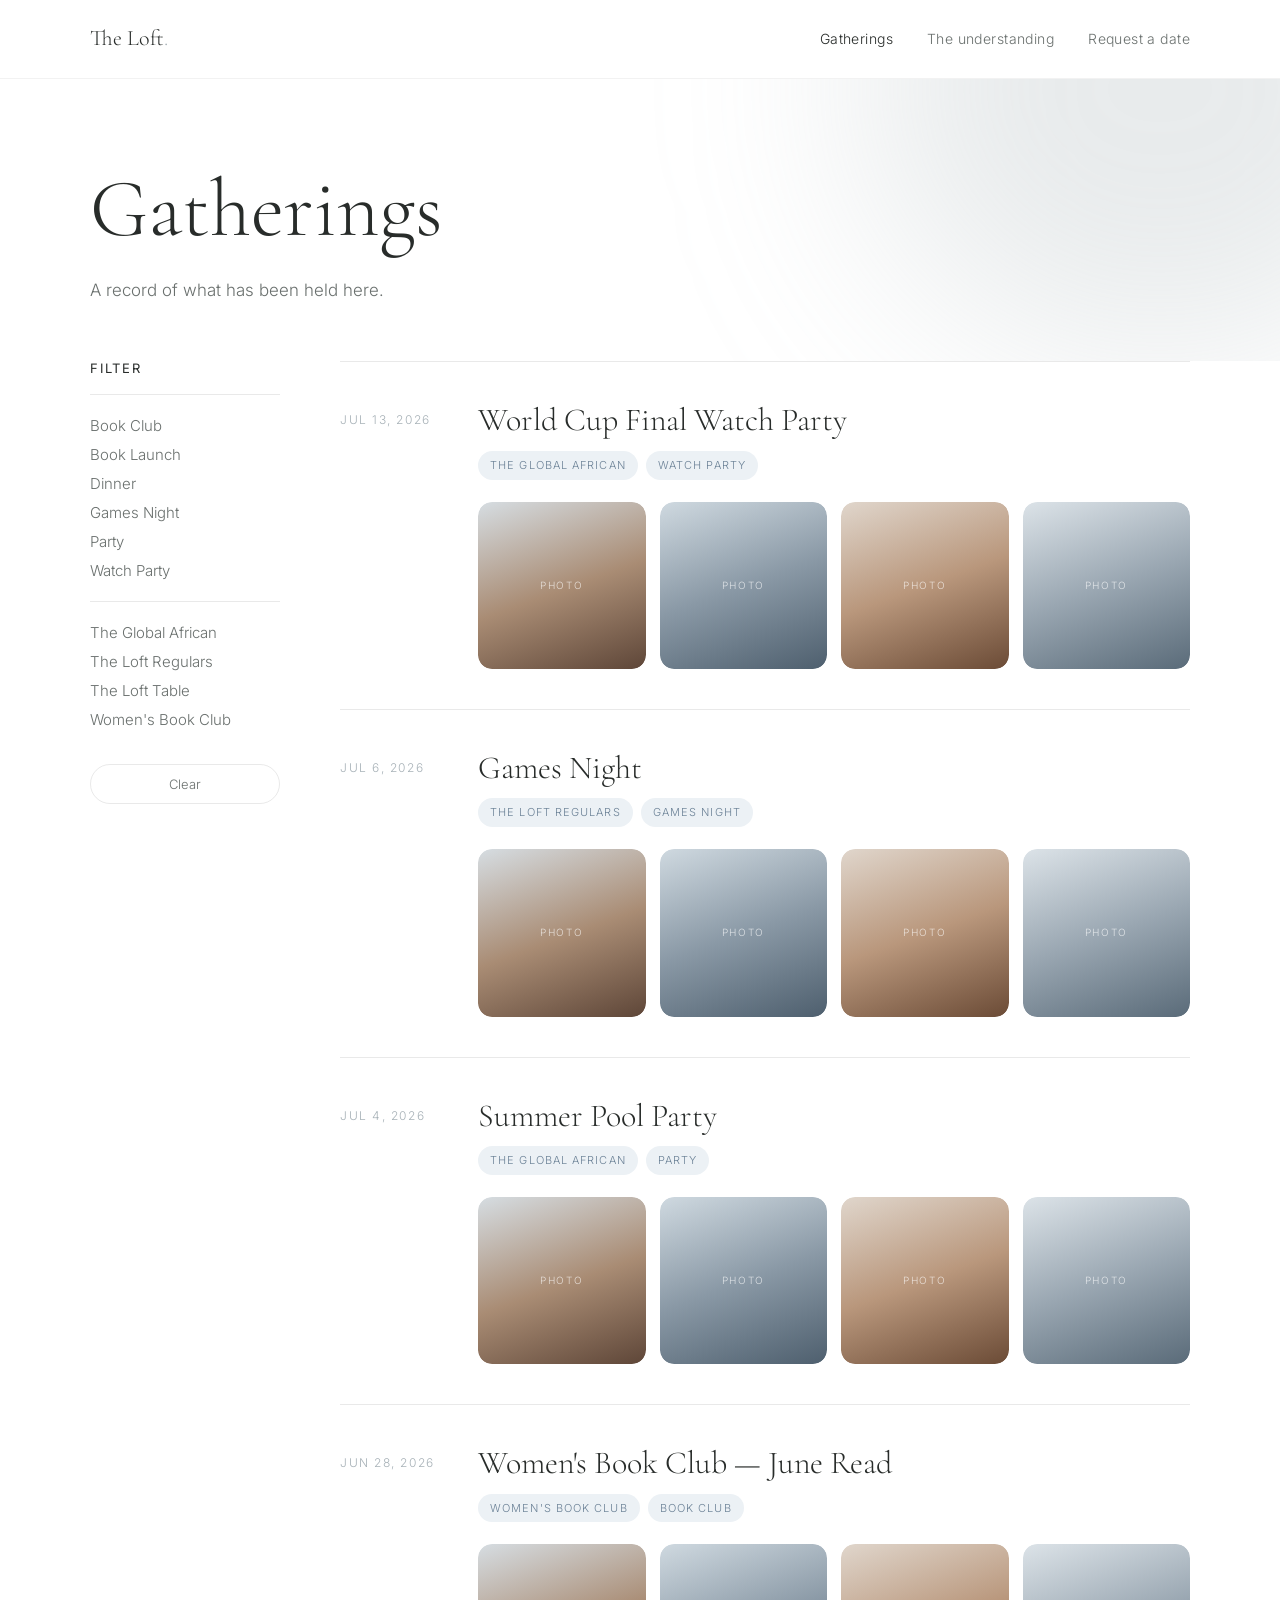
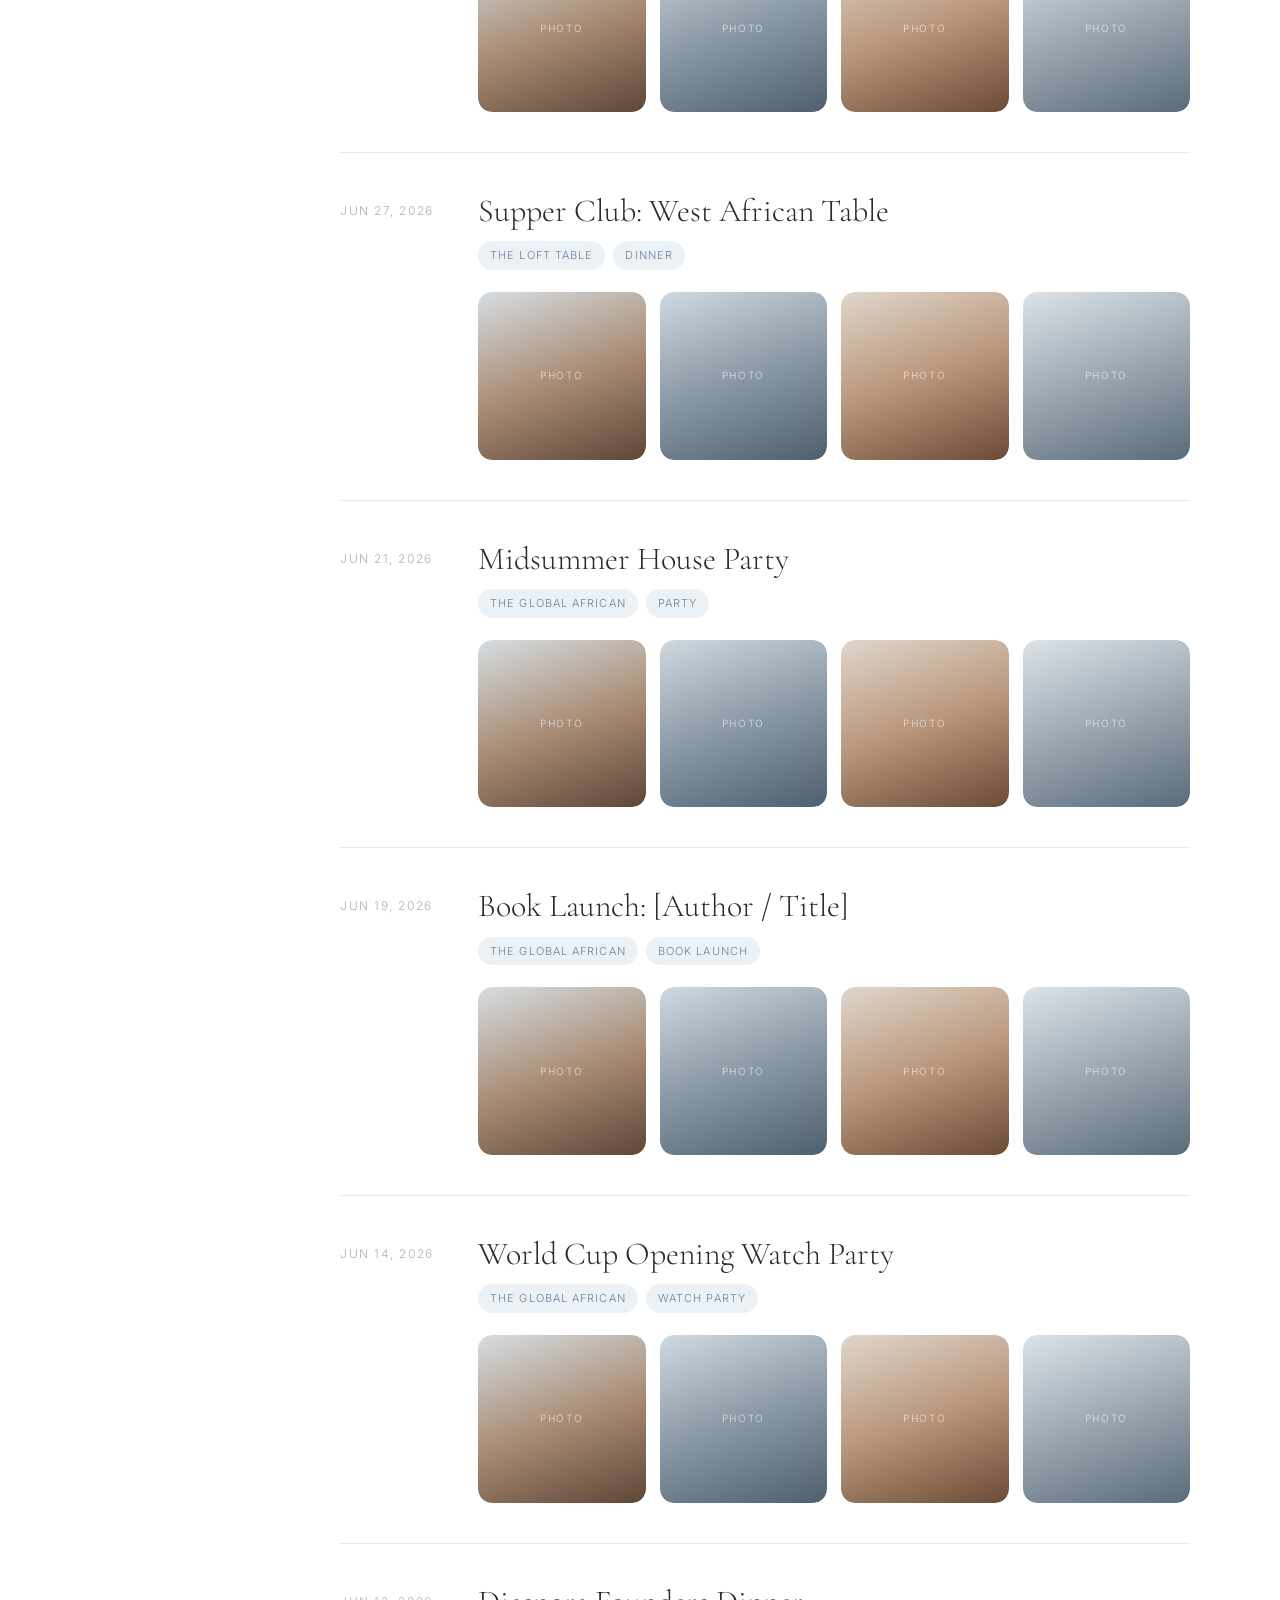
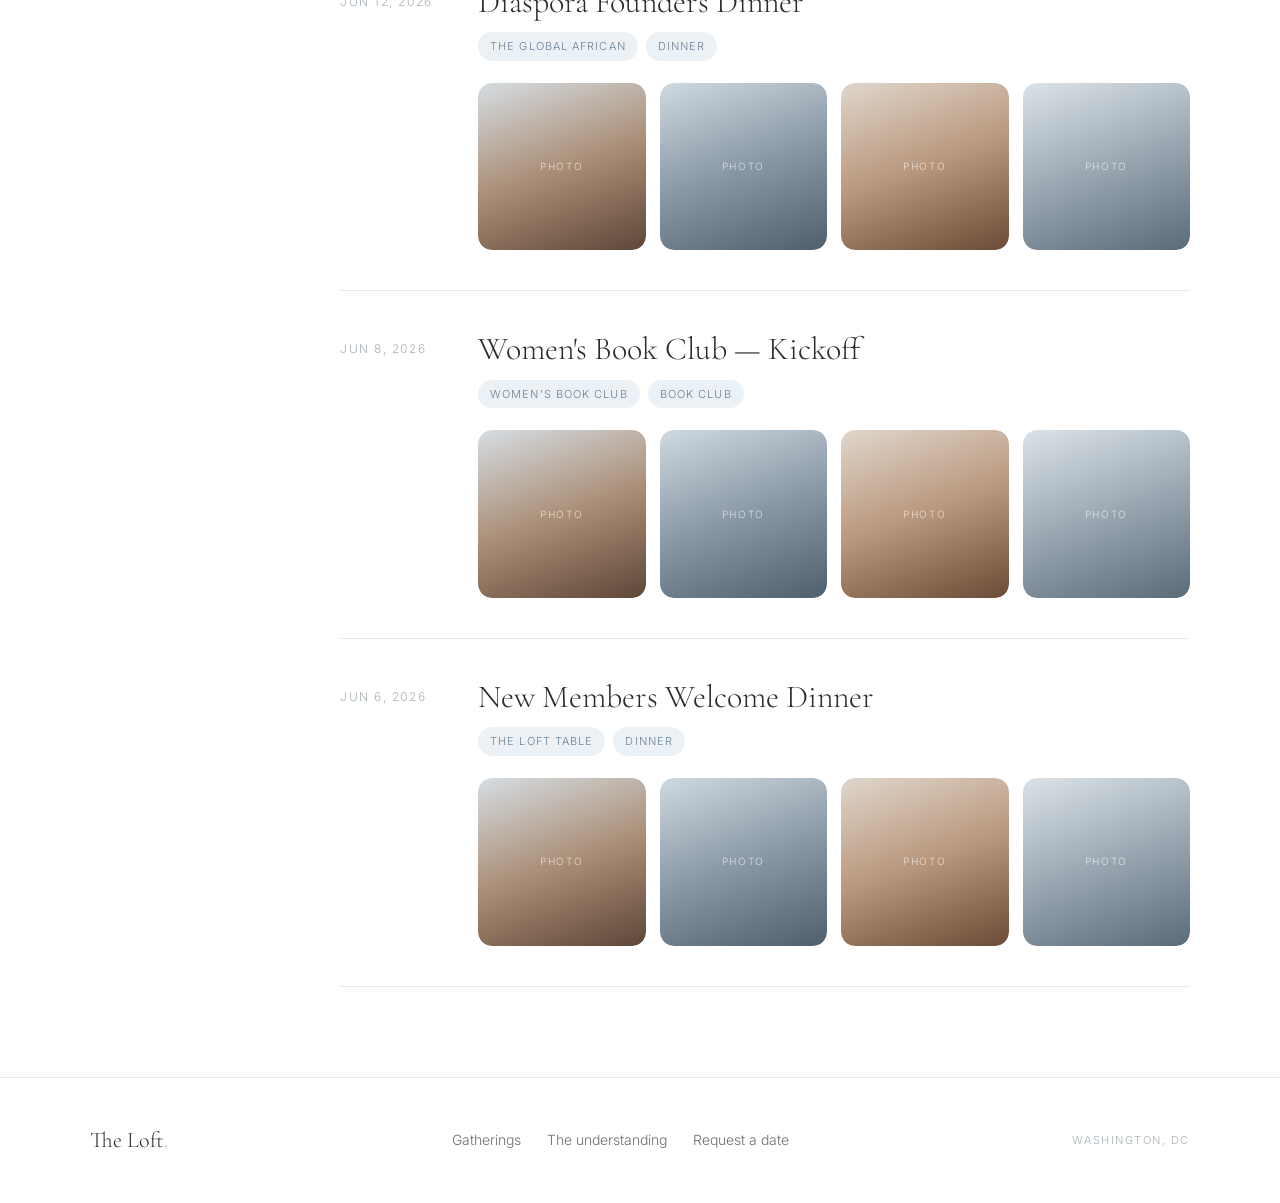
==== index.html @ 2bab3f15 "The Loft" ====
<!DOCTYPE html>
<html lang="en">
<head>
<meta charset="UTF-8" />
<meta name="viewport" content="width=device-width, initial-scale=1.0" />
<title>Gatherings — The Loft</title>
<link rel="preconnect" href="https://fonts.googleapis.com" />
<link rel="preconnect" href="https://fonts.gstatic.com" crossorigin />
<link href="https://fonts.googleapis.com/css2?family=Cormorant+Garamond:ital,wght@0,300;0,400;1,300&family=Inter:wght@300;400&display=swap" rel="stylesheet" />
<link rel="stylesheet" href="css/style.css" />
</head>
<body>

<header class="site-header">
  <div class="wrap">
    <a class="brand" href="index.html">The&nbsp;Loft<span>.</span></a>
    <nav class="nav">
      <a href="index.html" aria-current="page">Gatherings</a>
      <a href="understanding.html">The understanding</a>
      <a href="request.html">Request a date</a>
    </nav>
  </div>
</header>

<section class="page-head">
  <div class="aura aura-a"></div>
  <div class="wrap">
    <h1>Gatherings</h1>
    <p>A record of what has been held here.</p>
  </div>
</section>

<div class="wrap">
  <div class="archive">
    <aside class="filters">
      <h2>Filter</h2>
      <div class="filter-group" data-filter-types></div>
      <div class="filter-group" data-filter-communities></div>
      <button class="clear" data-clear>Clear</button>
    </aside>

    <main class="entries" data-entries>
      <div class="empty">Loading…</div>
    </main>
  </div>
</div>

<footer class="site-footer">
  <div class="wrap">
    <a class="brand" href="index.html">The&nbsp;Loft<span>.</span></a>
    <nav class="footer-nav">
      <a href="index.html">Gatherings</a>
      <a href="understanding.html">The understanding</a>
      <a href="request.html">Request a date</a>
    </nav>
    <div class="note">Washington, DC</div>
  </div>
</footer>

<script src="js/archive.js"></script>
</body>
</html>
---- css/style.css ----
/* ============================================================
   THE LOFT
   Cool daylight, soft gradients, feathered image edges.
   ============================================================ */

:root {
  --white:    #FFFFFF;
  --mist:     #F4F6F8;
  --haze:     #ECF1F5;
  --sky:      #A7B1B7;
  --slate:    #6B8196;
  --ink:      #282C2A;
  --ink-soft: #6A706E;
  --hairline: rgba(40, 44, 42, 0.10);

  --serif: "Cormorant Garamond", Georgia, serif;
  --sans:  "Inter", system-ui, -apple-system, sans-serif;

  --wrap: 1180px;
}

* { box-sizing: border-box; }
html { scroll-behavior: smooth; }
@media (prefers-reduced-motion: reduce) { *, html { scroll-behavior:auto; animation:none !important; transition:none !important; } }

body {
  margin: 0;
  font-family: var(--sans);
  color: var(--ink);
  background: var(--white);
  font-size: 16px;
  line-height: 1.7;
  font-weight: 300;
  -webkit-font-smoothing: antialiased;
  overflow-x: hidden;
}

.wrap { width:100%; max-width: var(--wrap); margin:0 auto; padding: 0 40px; }
@media (max-width: 700px) { .wrap { padding: 0 22px; } }

h1,h2,h3 { font-family: var(--serif); font-weight: 300; line-height: 1.14; margin:0; }

a { color: inherit; }
:focus-visible { outline: 2px solid var(--slate); outline-offset: 4px; }

.aura { position:absolute; border-radius:50%; filter: blur(100px); pointer-events:none; z-index:0; }
.aura-a { width:600px; height:540px; background: rgba(167,177,183,0.26); }
.aura-b { width:520px; height:460px; background: rgba(107,129,150,0.14); }

/* ---------- header ---------- */
.site-header {
  position:sticky; top:0; z-index:40;
  background: rgba(255,255,255,0.80);
  backdrop-filter: blur(18px) saturate(1.4);
  border-bottom: 1px solid rgba(40,44,42,0.06);
}
.site-header .wrap { display:flex; align-items:center; justify-content:space-between; height:78px; }
.brand { font-family:var(--serif); font-size:22px; text-decoration:none; color:var(--ink); }
.brand span { color: var(--sky); }
.nav { display:flex; gap:34px; align-items:center; }
.nav a { text-decoration:none; font-size:14px; font-weight:300; color:var(--ink-soft); letter-spacing:0.03em; transition:color .2s; }
.nav a:hover, .nav a[aria-current="page"] { color:var(--ink); }
@media (max-width:760px){ .nav{ gap:20px; } .nav a{ font-size:13px; } }

/* ---------- page head ---------- */
.page-head { position:relative; padding: 84px 0 56px; overflow:hidden; }
.page-head .aura-a { top:-260px; right:-180px; }
.page-head .wrap { position:relative; z-index:2; }
.page-head h1 { font-size: clamp(46px, 7vw, 82px); }
.page-head p { color:var(--ink-soft); font-size:17px; max-width:56ch; margin:20px 0 0; font-weight:300; }

/* ---------- archive layout ---------- */
.archive { display:grid; grid-template-columns: 190px 1fr; gap: 60px; padding-bottom: 90px; position:relative; z-index:2; }
@media (max-width: 900px){ .archive { grid-template-columns:1fr; gap:34px; } }

.filters h2 { font-family:var(--sans); font-size:13px; font-weight:400; letter-spacing:0.14em; text-transform:uppercase; color:var(--ink); margin-bottom:18px; }
.filter-group { border-top:1px solid var(--hairline); padding: 16px 0; }
.filter {
  display:block; width:100%; text-align:left; background:none; border:none; cursor:pointer;
  font-family:var(--sans); font-size:15px; font-weight:300; color:var(--ink-soft);
  padding:5px 0; transition:color .18s;
}
.filter:hover { color:var(--ink); }
.filter[aria-pressed="true"] { color:var(--ink); font-weight:400; }
.filter[aria-pressed="true"]::before { content:"— "; color:var(--sky); }
.clear {
  margin-top:14px; width:100%; padding:11px; border-radius:999px;
  border:1px solid var(--hairline); background:transparent; cursor:pointer;
  font-family:var(--sans); font-size:13px; font-weight:300; color:var(--ink-soft); transition:all .2s;
}
.clear:hover { border-color:var(--ink); color:var(--ink); }

/* ---------- entries ---------- */
.entry { display:grid; grid-template-columns: 110px 1fr; gap:28px; padding: 40px 0; border-top:1px solid var(--hairline); }
.entry:last-child { border-bottom:1px solid var(--hairline); }
.entry .date { font-size:12px; letter-spacing:0.13em; text-transform:uppercase; color:var(--sky); padding-top:8px; line-height:1.6; }
.entry h3 { font-size: clamp(24px,2.6vw,32px); margin-bottom:12px; }
.tags { display:flex; flex-wrap:wrap; gap:8px; margin-bottom:22px; }
.tag {
  font-size:11px; letter-spacing:0.1em; text-transform:uppercase; font-weight:300;
  padding:5px 12px; border-radius:999px; background:var(--haze); color:var(--slate);
}
@media (max-width:640px){ .entry{ grid-template-columns:1fr; gap:12px; } .entry .date{ padding-top:0; } }

/* feathered image strip */
.strip { display:grid; grid-template-columns: repeat(4, 1fr); gap:14px; }
.shot {
  aspect-ratio: 1 / 1; border-radius:14px; overflow:hidden; position:relative;
  -webkit-mask-image: radial-gradient(132% 128% at 50% 50%, #000 58%, rgba(0,0,0,0.55) 82%, transparent 100%);
          mask-image: radial-gradient(132% 128% at 50% 50%, #000 58%, rgba(0,0,0,0.55) 82%, transparent 100%);
}
.shot img { width:100%; height:100%; object-fit:cover; display:block; }
.shot .ph { position:absolute; inset:0; display:flex; align-items:center; justify-content:center; font-size:10px; letter-spacing:0.16em; text-transform:uppercase; color:rgba(255,255,255,0.7); }
.g1 { background: linear-gradient(160deg,#D6DDE2 0%,#A98C74 52%,#5E4638 100%); }
.g2 { background: linear-gradient(160deg,#CFD9E0 0%,#8A99A6 50%,#4E5F6E 100%); }
.g3 { background: linear-gradient(160deg,#E0D6CC 0%,#B9977C 50%,#6B4B36 100%); }
.g4 { background: linear-gradient(160deg,#DCE3E8 0%,#9AA7B2 50%,#5A6B79 100%); }
@media (max-width:640px){ .strip{ grid-template-columns:repeat(2,1fr); } }

.empty { padding:64px 0; color:var(--ink-soft); font-size:15px; }

/* ---------- plain content pages ---------- */
.content { position:relative; padding-bottom:110px; z-index:2; }
.content .aura-b { bottom:60px; left:-200px; }
.terms { max-width: 760px; }
.term { padding: 30px 0; border-top:1px solid var(--hairline); display:grid; grid-template-columns: 42px 1fr; gap:22px; }
.term:last-child { border-bottom:1px solid var(--hairline); }
.term .n { font-family:var(--serif); font-size:22px; color:var(--sky); line-height:1.4; }
.term h3 { font-size:23px; margin-bottom:8px; }
.term p { margin:0; color:var(--ink-soft); font-size:16px; }
@media (max-width:640px){ .term{ grid-template-columns:1fr; gap:8px; } }

.fund { display:grid; grid-template-columns:repeat(3,1fr); gap:18px; max-width:760px; margin-top:26px; }
.fund .row { border:1px solid var(--hairline); border-radius:14px; padding:24px; }
.fund .size { font-size:11px; letter-spacing:0.12em; text-transform:uppercase; color:var(--sky); }
.fund .amt { font-family:var(--serif); font-size:34px; color:var(--ink); margin-top:8px; }
@media (max-width:700px){ .fund{ grid-template-columns:1fr; } }

.form-slot { max-width:760px; border:1px solid var(--hairline); border-radius:16px; overflow:hidden; background:var(--mist); }
.form-slot iframe { width:100%; min-height:680px; border:0; display:block; }
.form-note { padding:52px 34px; text-align:center; color:var(--ink-soft); font-size:15px; }

/* ---------- footer ---------- */
.site-footer { border-top:1px solid var(--hairline); background:var(--white); }
.site-footer .wrap { padding:44px 40px; display:flex; justify-content:space-between; align-items:center; gap:20px; flex-wrap:wrap; }
.site-footer .note { font-size:11px; letter-spacing:0.14em; text-transform:uppercase; color:var(--sky); }
.footer-nav { display:flex; gap:26px; font-size:14px; font-weight:300; }
.footer-nav a { text-decoration:none; color:var(--ink-soft); }
.footer-nav a:hover { color:var(--ink); }
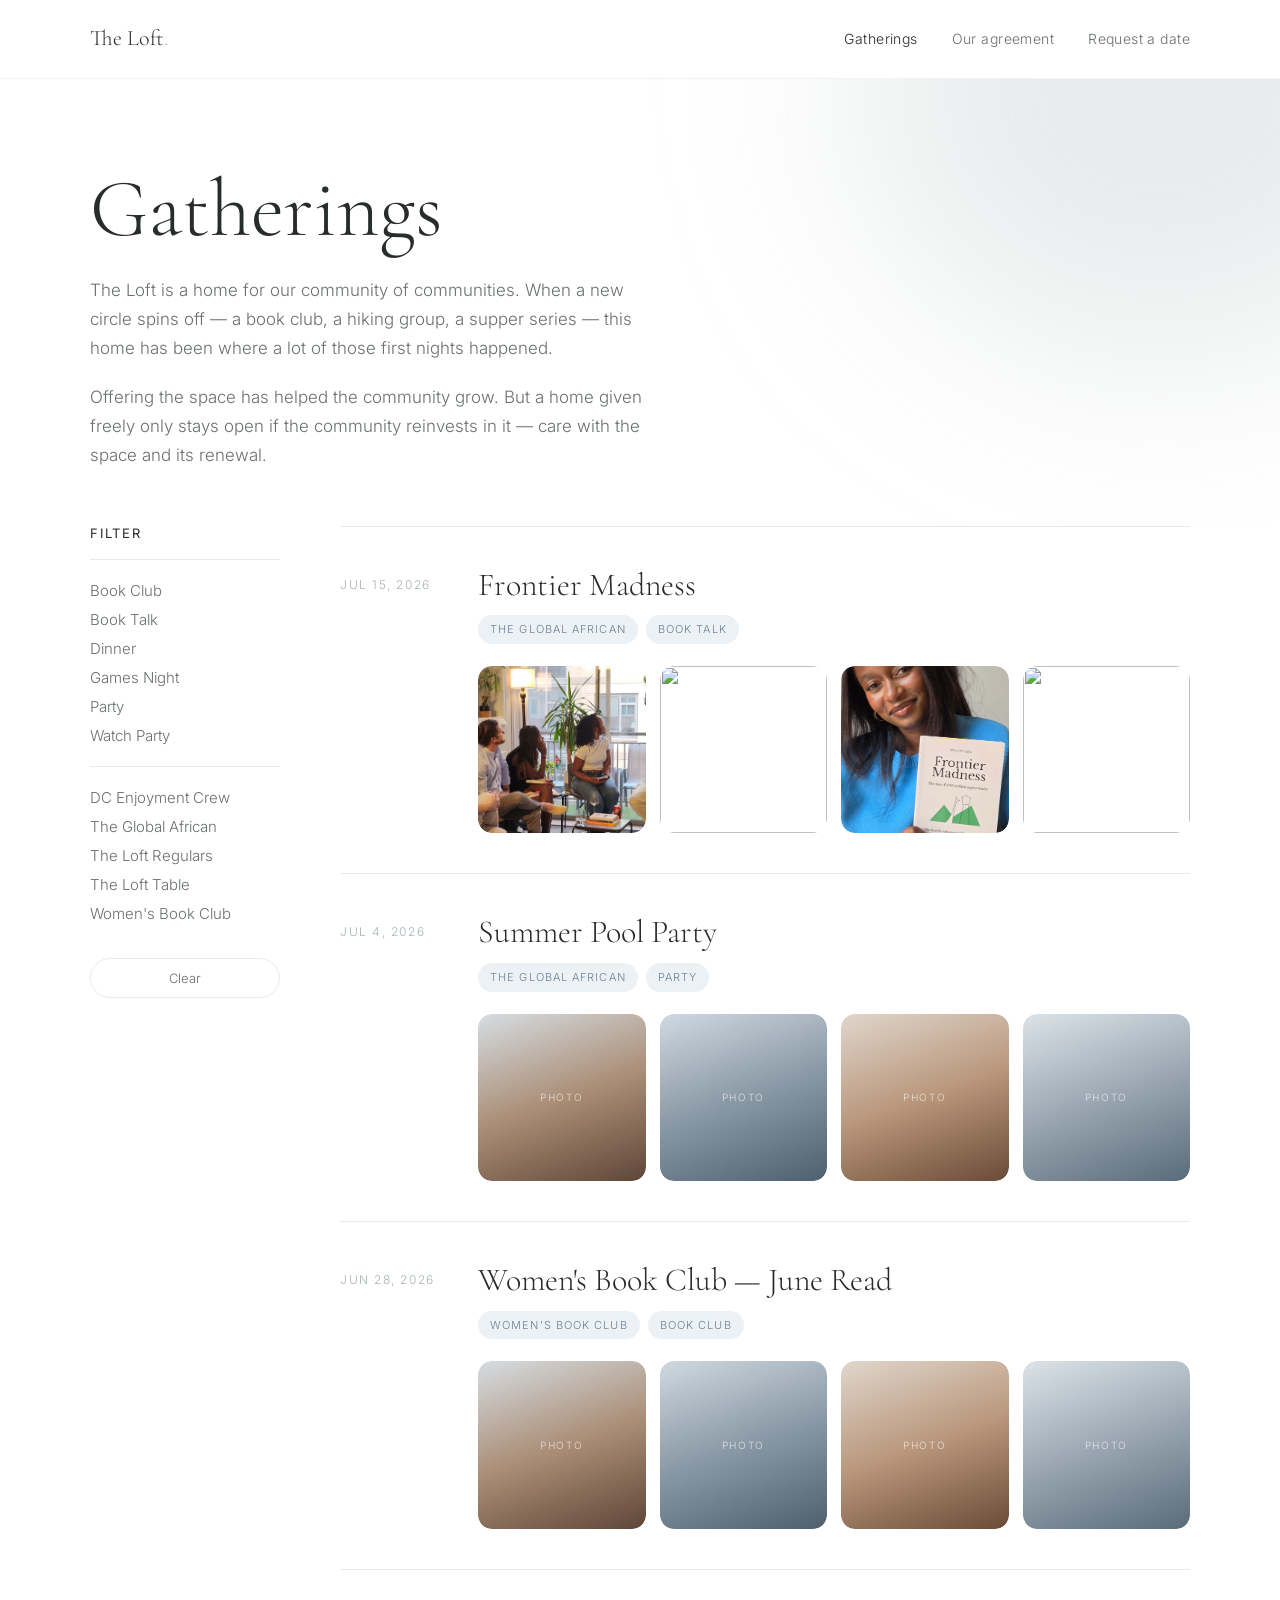
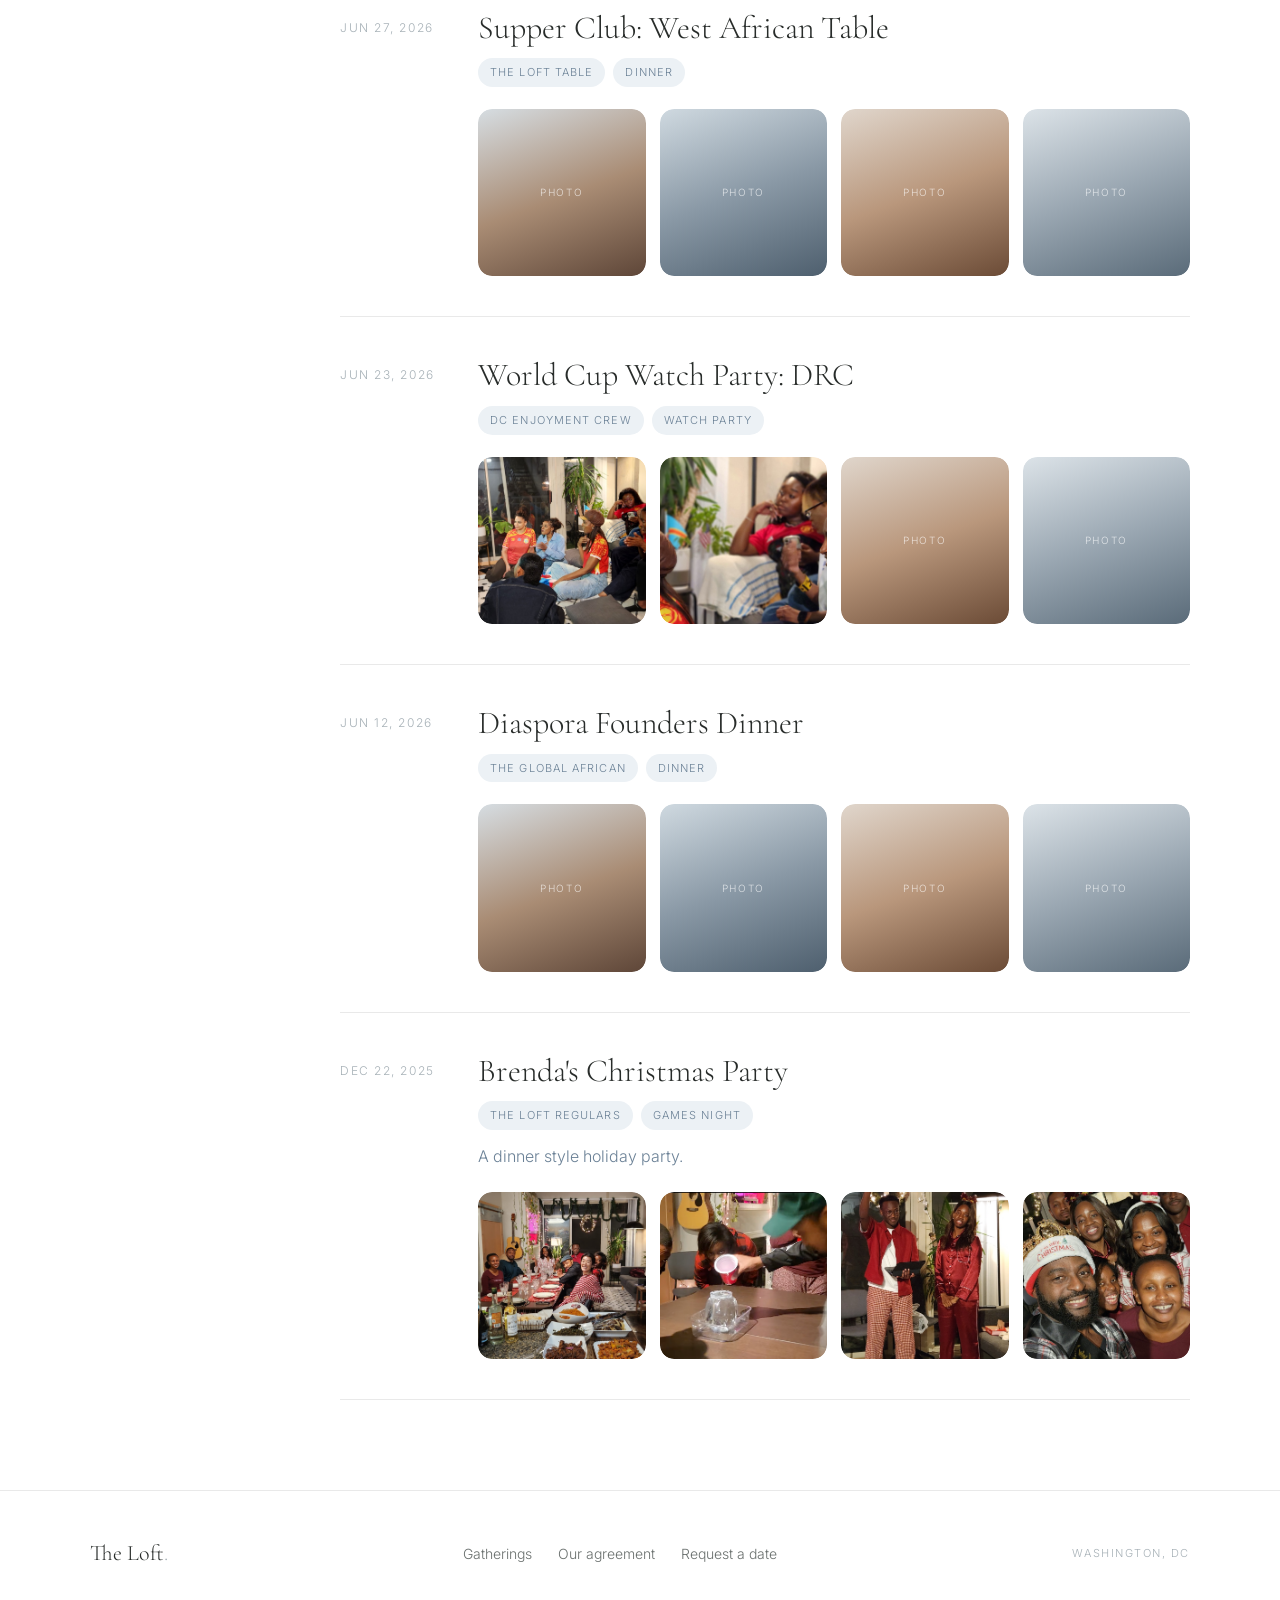
==== commit d8306897: "Remove 7 events that didn't happen; rename nav label to 'Our agreement'; update Gatherings intro cop" ====
--- a/index.html
+++ b/index.html
@@ -16,7 +16,7 @@
     <a class="brand" href="index.html">The&nbsp;Loft<span>.</span></a>
     <nav class="nav">
       <a href="index.html" aria-current="page">Gatherings</a>
-      <a href="understanding.html">The understanding</a>
+      <a href="understanding.html">Our agreement</a>
       <a href="request.html">Request a date</a>
     </nav>
   </div>
@@ -26,7 +26,8 @@
   <div class="aura aura-a"></div>
   <div class="wrap">
     <h1>Gatherings</h1>
-    <p>A record of what has been held here.</p>
+    <p>The Loft is a home for our community of communities. When a new circle spins off — a book club, a hiking group, a supper series — this home has been where a lot of those first nights happened.</p>
+    <p>Offering the space has helped the community grow. But a home given freely only stays open if the community reinvests in it — care with the space and its renewal.</p>
   </div>
 </section>
 
@@ -50,7 +51,7 @@
     <a class="brand" href="index.html">The&nbsp;Loft<span>.</span></a>
     <nav class="footer-nav">
       <a href="index.html">Gatherings</a>
-      <a href="understanding.html">The understanding</a>
+      <a href="understanding.html">Our agreement</a>
       <a href="request.html">Request a date</a>
     </nav>
     <div class="note">Washington, DC</div>
--- a/css/style.css
+++ b/css/style.css
@@ -96,6 +96,7 @@
 .entry .date { font-size:12px; letter-spacing:0.13em; text-transform:uppercase; color:var(--sky); padding-top:8px; line-height:1.6; }
 .entry h3 { font-size: clamp(24px,2.6vw,32px); margin-bottom:12px; }
 .tags { display:flex; flex-wrap:wrap; gap:8px; margin-bottom:22px; }
+.blurb { font-size:16px; line-height:1.6; color:var(--slate); max-width:60ch; margin:-8px 0 22px; }
 .tag {
   font-size:11px; letter-spacing:0.1em; text-transform:uppercase; font-weight:300;
   padding:5px 12px; border-radius:999px; background:var(--haze); color:var(--slate);
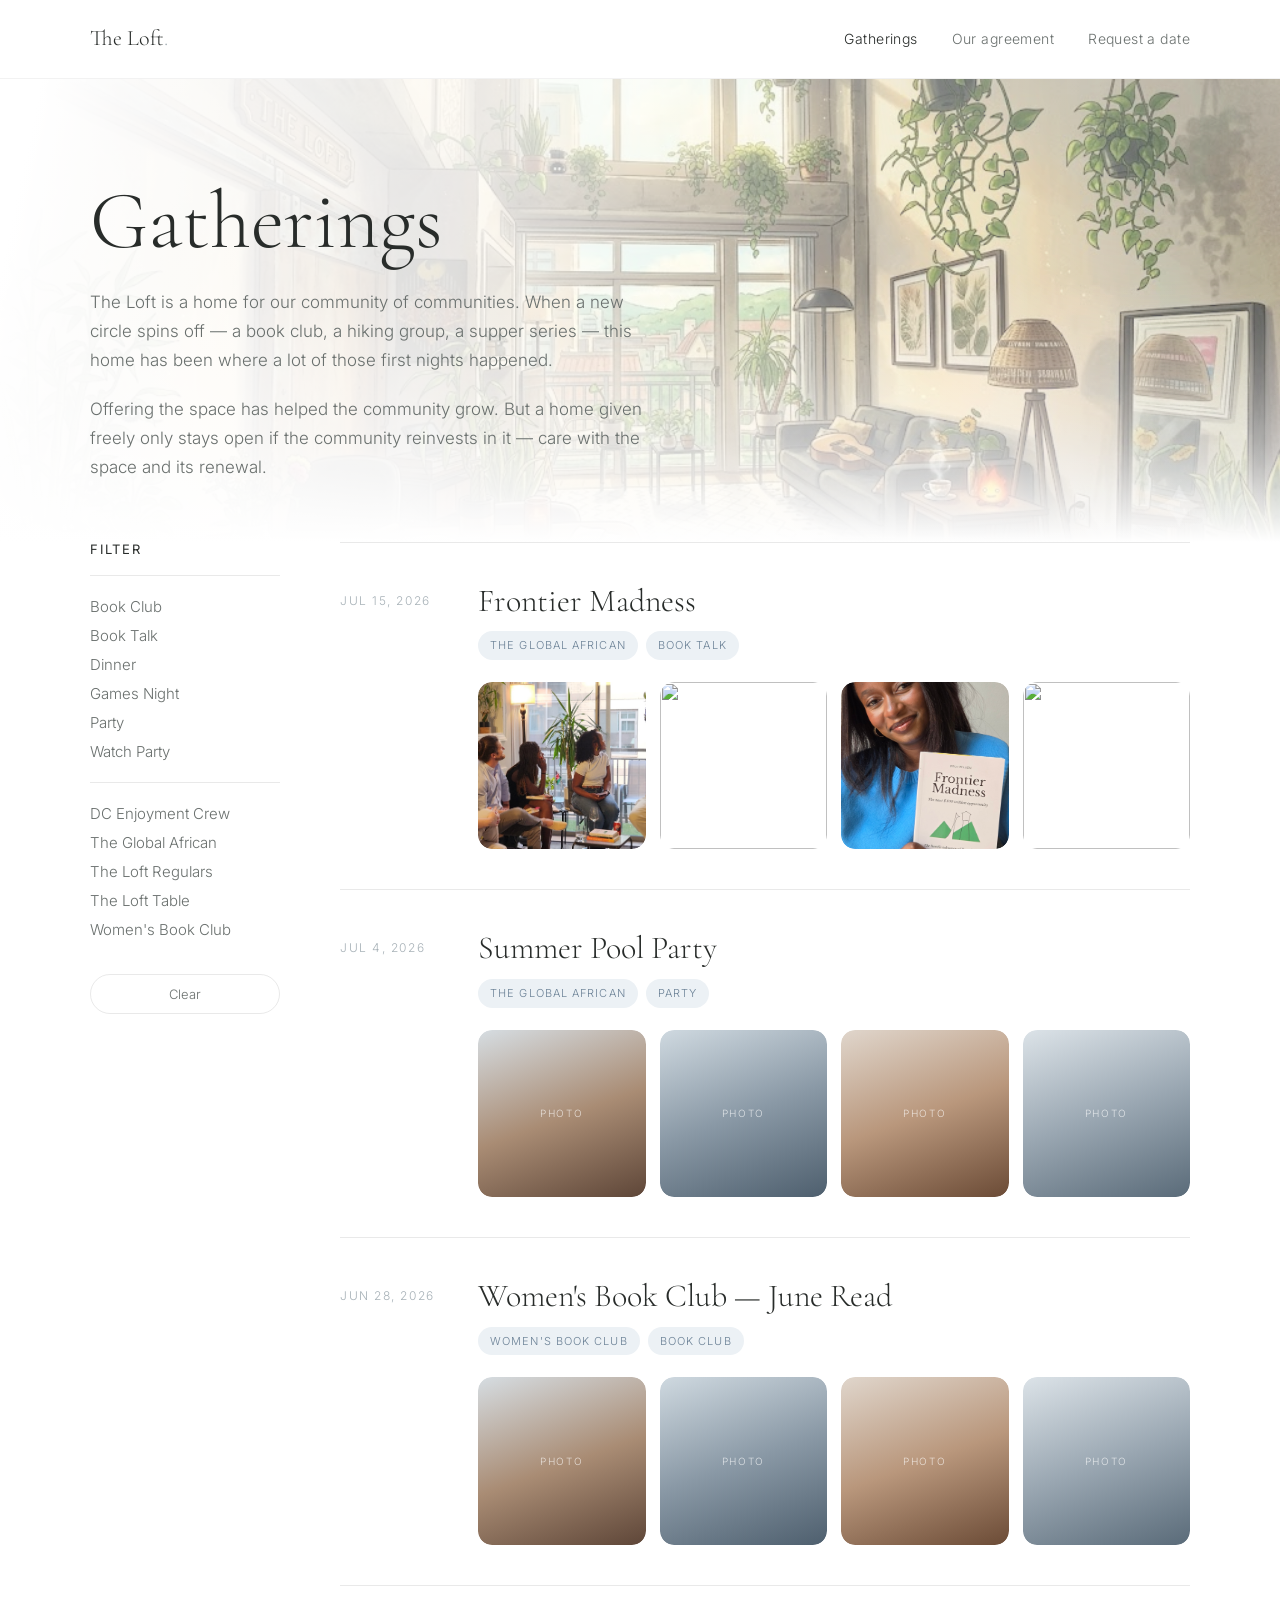
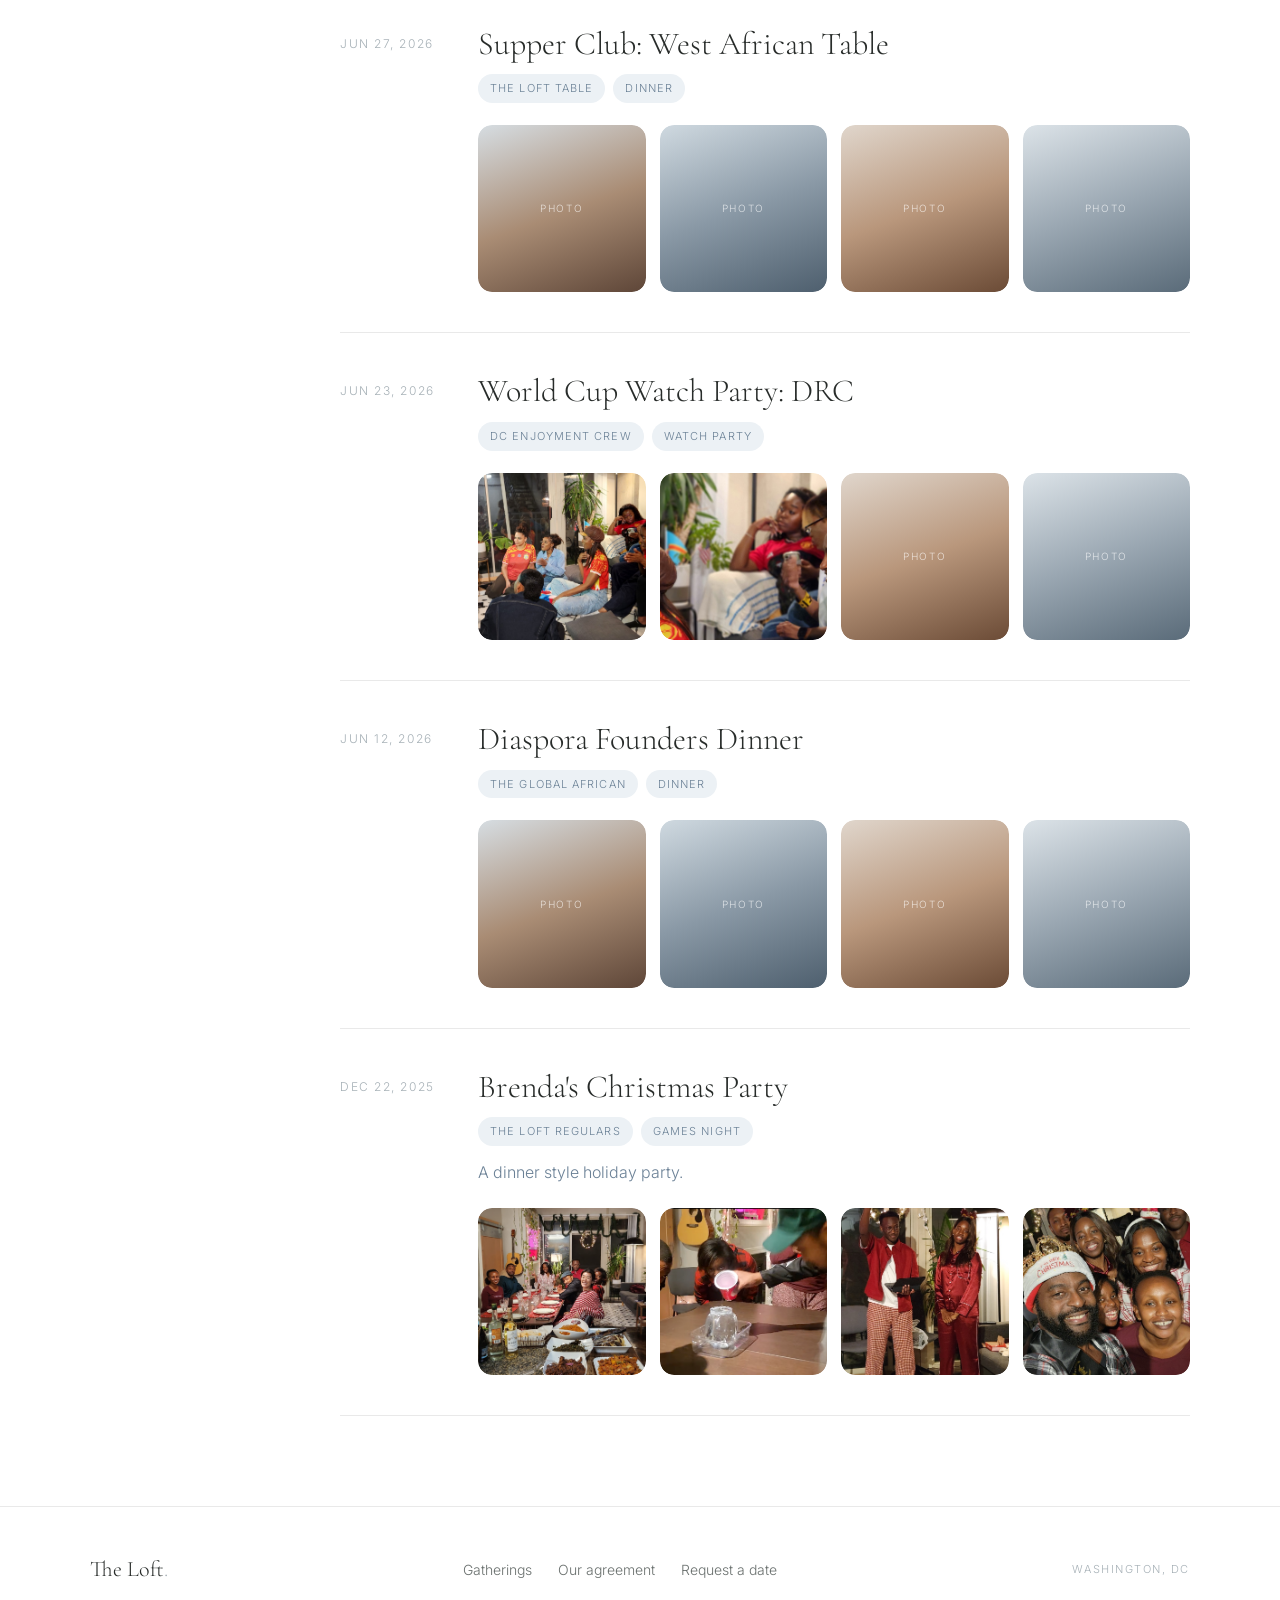
==== commit 1af5dfea: "Add illustrated loft banner behind Gatherings header Right-anchored watercolor banner with a white s" ====
--- a/index.html
+++ b/index.html
@@ -22,7 +22,7 @@
   </div>
 </header>
 
-<section class="page-head">
+<section class="page-head page-head--banner">
   <div class="aura aura-a"></div>
   <div class="wrap">
     <h1>Gatherings</h1>
--- a/css/style.css
+++ b/css/style.css
@@ -63,8 +63,28 @@
 @media (max-width:760px){ .nav{ gap:20px; } .nav a{ font-size:13px; } }
 
 /* ---------- page head ---------- */
-.page-head { position:relative; padding: 84px 0 56px; overflow:hidden; }
+.page-head { position:relative; padding: 96px 0 60px; overflow:hidden; }
 .page-head .aura-a { top:-260px; right:-180px; }
+.page-head--banner::before {
+  content:""; position:absolute; inset:0; z-index:0;
+  background: url("../images/the-loft-banner-gibly.jpeg") right center / cover no-repeat;
+  opacity:0.9;
+}
+.page-head--banner::after {
+  content:""; position:absolute; inset:0; z-index:1;
+  background:
+    linear-gradient(102deg, #fff 3%, rgba(255,255,255,0.82) 36%, rgba(255,255,255,0.28) 64%, rgba(255,255,255,0) 100%),
+    linear-gradient(to bottom, rgba(255,255,255,0) 44%, rgba(255,255,255,0.55) 78%, #fff 100%);
+}
+@media (max-width:760px){
+  /* full-width text on small screens — even, lighter wash so text stays legible */
+  .page-head--banner::before { opacity:0.62; }
+  .page-head--banner::after {
+    background: linear-gradient(to bottom,
+      rgba(255,255,255,0.42) 0%, rgba(255,255,255,0.62) 45%,
+      rgba(255,255,255,0.9) 84%, #fff 100%);
+  }
+}
 .page-head .wrap { position:relative; z-index:2; }
 .page-head h1 { font-size: clamp(46px, 7vw, 82px); }
 .page-head p { color:var(--ink-soft); font-size:17px; max-width:56ch; margin:20px 0 0; font-weight:300; }
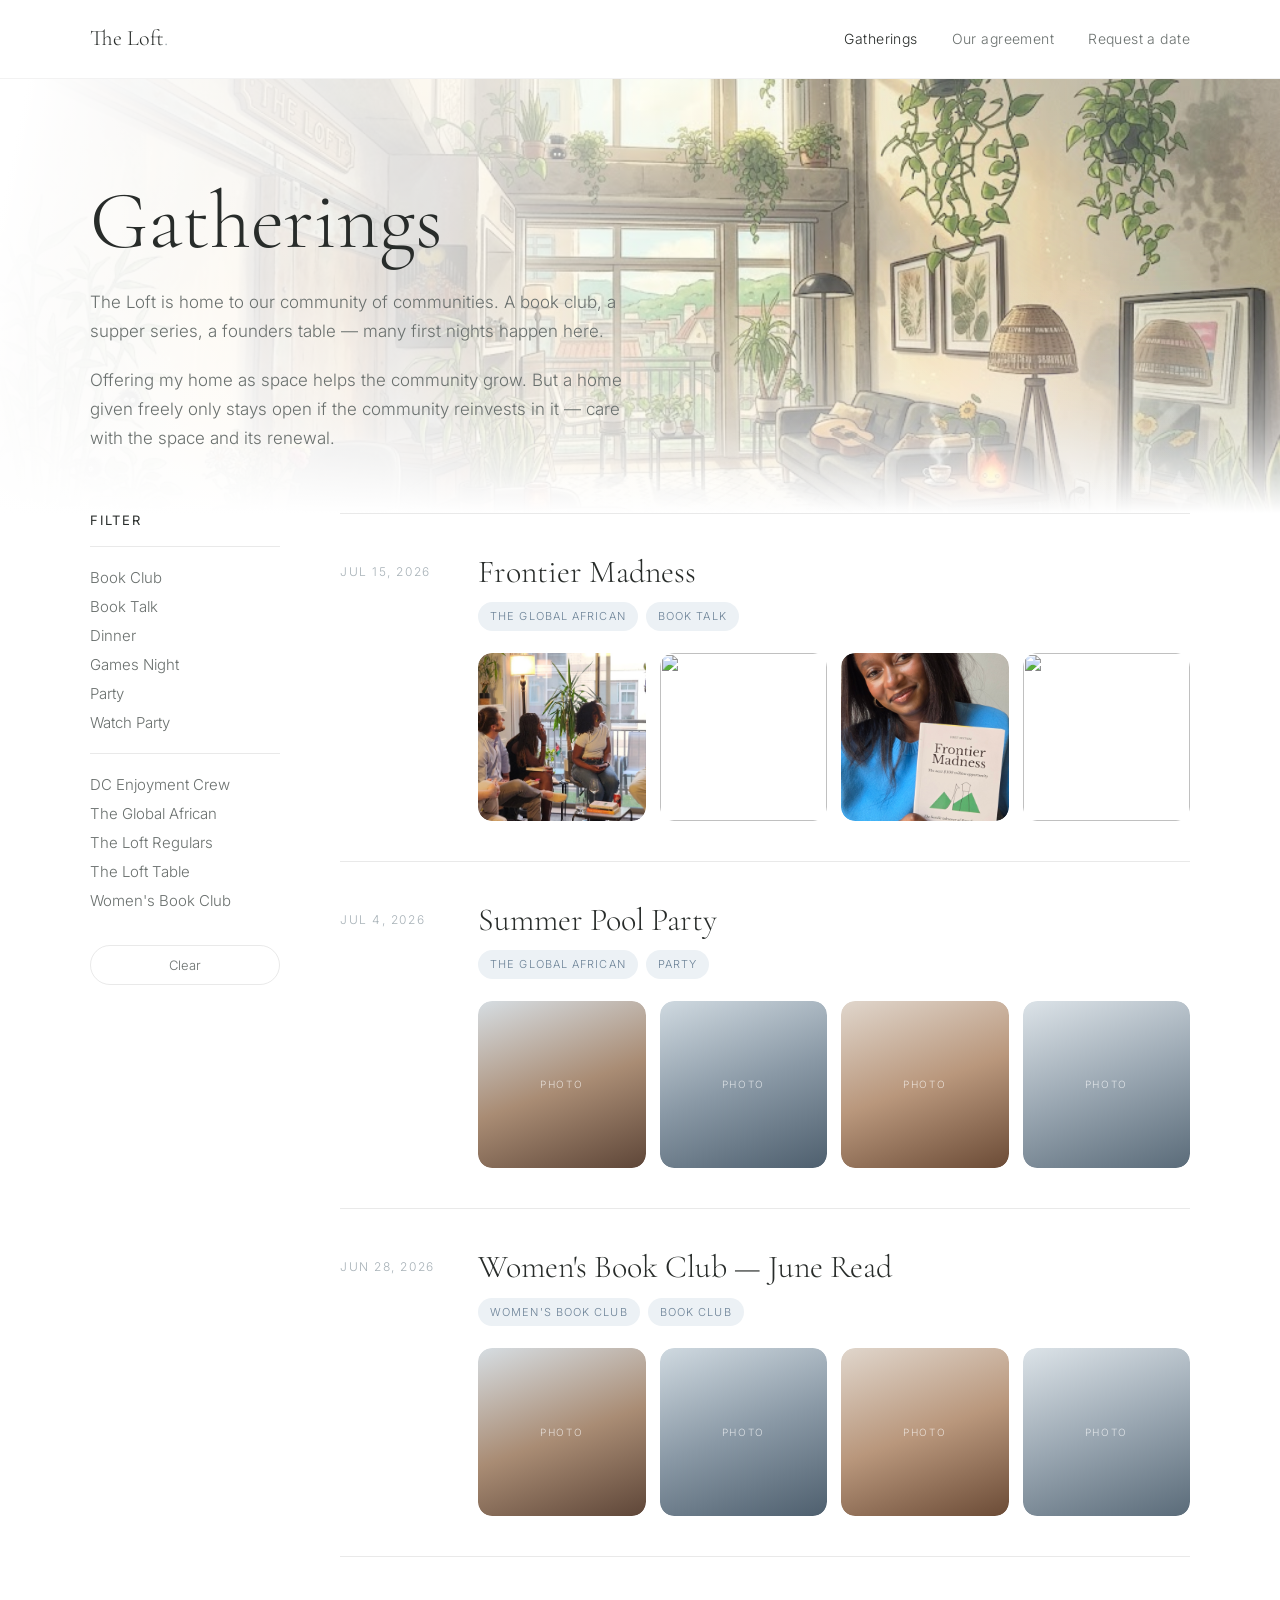
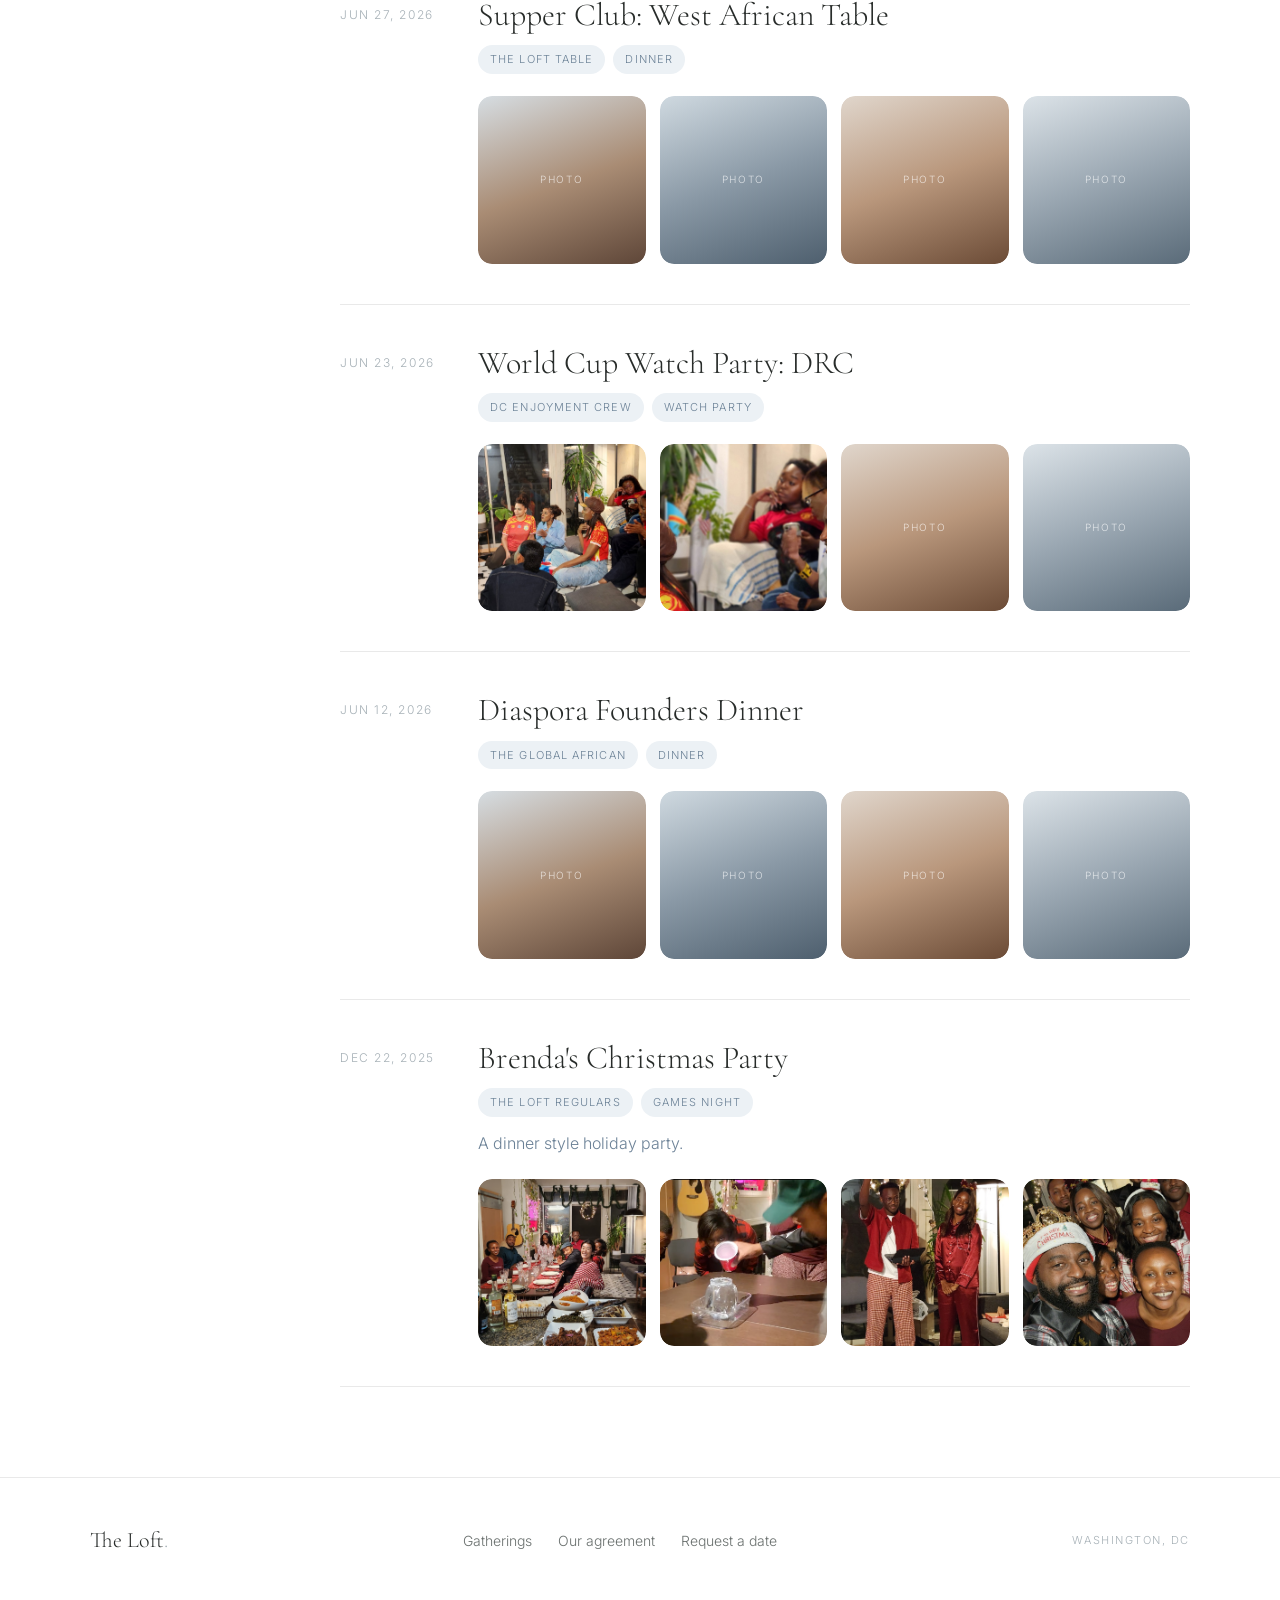
==== commit f4d9a617: "Refine Gatherings header: new copy, stronger banner, mobile tweaks - Update intro copy - Increase ba" ====
--- a/index.html
+++ b/index.html
@@ -26,8 +26,8 @@
   <div class="aura aura-a"></div>
   <div class="wrap">
     <h1>Gatherings</h1>
-    <p>The Loft is a home for our community of communities. When a new circle spins off — a book club, a hiking group, a supper series — this home has been where a lot of those first nights happened.</p>
-    <p>Offering the space has helped the community grow. But a home given freely only stays open if the community reinvests in it — care with the space and its renewal.</p>
+    <p>The Loft is home to our community of communities. A book club, a supper series, a founders table — many first nights happen here.</p>
+    <p>Offering my home as space helps the community grow. But a home given freely only stays open if the community reinvests in it — care with the space and its renewal.</p>
   </div>
 </section>
 
--- a/css/style.css
+++ b/css/style.css
@@ -68,22 +68,25 @@
 .page-head--banner::before {
   content:""; position:absolute; inset:0; z-index:0;
   background: url("../images/the-loft-banner-gibly.jpeg") right center / cover no-repeat;
-  opacity:0.9;
+  opacity:1;
 }
 .page-head--banner::after {
   content:""; position:absolute; inset:0; z-index:1;
   background:
-    linear-gradient(102deg, #fff 3%, rgba(255,255,255,0.82) 36%, rgba(255,255,255,0.28) 64%, rgba(255,255,255,0) 100%),
-    linear-gradient(to bottom, rgba(255,255,255,0) 44%, rgba(255,255,255,0.55) 78%, #fff 100%);
+    linear-gradient(102deg, #fff 2%, rgba(255,255,255,0.8) 34%, rgba(255,255,255,0.2) 62%, rgba(255,255,255,0) 96%),
+    linear-gradient(to bottom, rgba(255,255,255,0) 46%, rgba(255,255,255,0.5) 78%, #fff 100%);
 }
 @media (max-width:760px){
-  /* full-width text on small screens — even, lighter wash so text stays legible */
-  .page-head--banner::before { opacity:0.62; }
+  /* full-width text on small screens: show the left–middle of the scene,
+     stronger image with a soft top-to-bottom wash for legibility */
+  .page-head--banner::before { opacity:0.85; background-position:30% center; }
   .page-head--banner::after {
     background: linear-gradient(to bottom,
-      rgba(255,255,255,0.42) 0%, rgba(255,255,255,0.62) 45%,
-      rgba(255,255,255,0.9) 84%, #fff 100%);
+      rgba(255,255,255,0.3) 0%, rgba(255,255,255,0.52) 46%,
+      rgba(255,255,255,0.86) 84%, #fff 100%);
   }
+  /* darker body copy holds contrast over the more-visible image */
+  .page-head--banner p { color:var(--ink); }
 }
 .page-head .wrap { position:relative; z-index:2; }
 .page-head h1 { font-size: clamp(46px, 7vw, 82px); }
@@ -91,7 +94,12 @@
 
 /* ---------- archive layout ---------- */
 .archive { display:grid; grid-template-columns: 190px 1fr; gap: 60px; padding-bottom: 90px; position:relative; z-index:2; }
-@media (max-width: 900px){ .archive { grid-template-columns:1fr; gap:34px; } }
+@media (max-width: 900px){
+  .archive { grid-template-columns:1fr; gap:34px; }
+  /* filter below the entries on small screens so it doesn't block the list */
+  .archive .entries { order:1; }
+  .archive .filters { order:2; }
+}
 
 .filters h2 { font-family:var(--sans); font-size:13px; font-weight:400; letter-spacing:0.14em; text-transform:uppercase; color:var(--ink); margin-bottom:18px; }
 .filter-group { border-top:1px solid var(--hairline); padding: 16px 0; }
